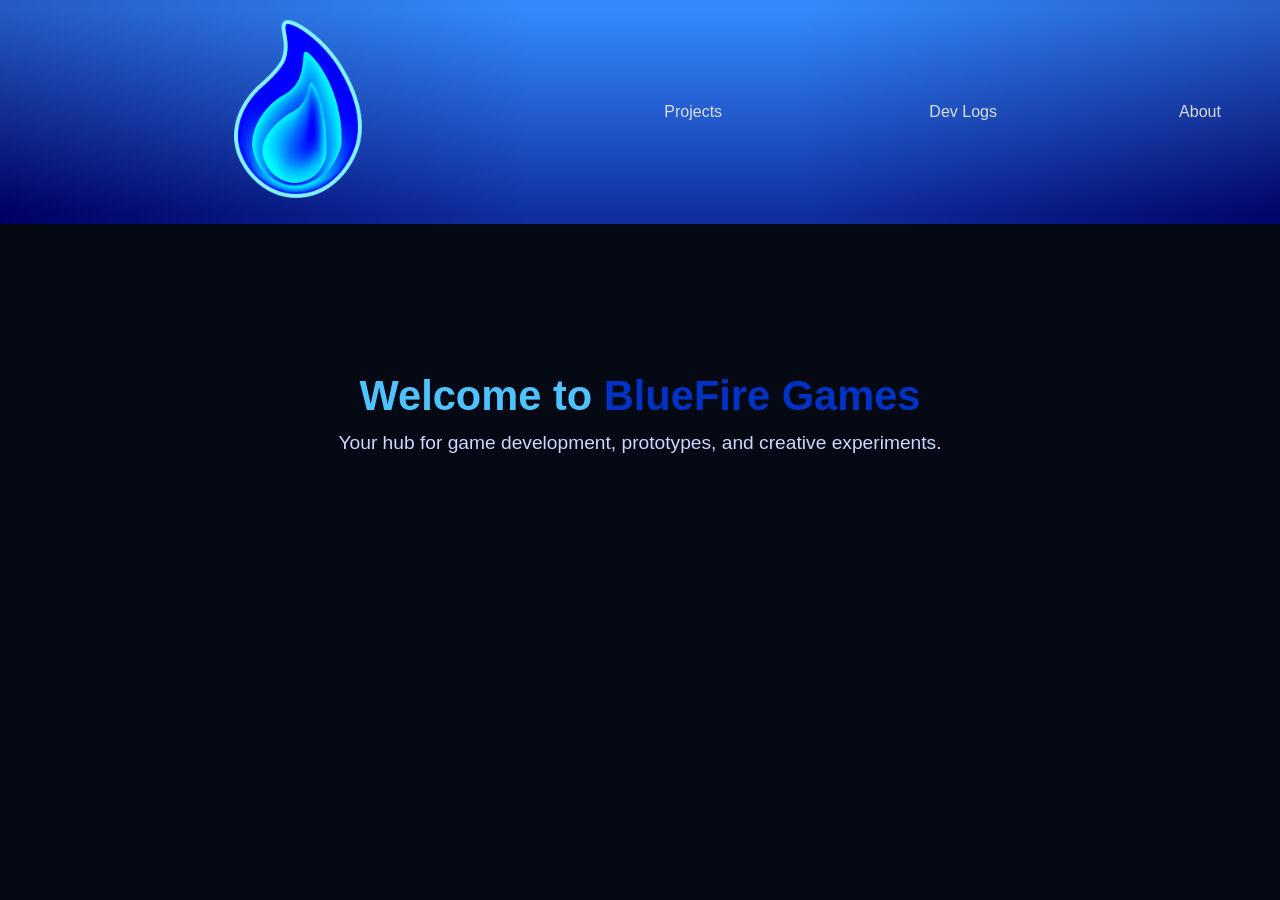
==== index.html @ 7f69c260 "updated nav and about page" ====
<!DOCTYPE html>
<html>
<head>
    <meta charset="UTF-8">
    <title>Bluefire Games</title>
    <link rel="stylesheet" href="/style.css">

    <style>
        body {
            background: #050914; /* match project + devlog pages */
            color: #cdd7ff;
            margin: 0;
            font-family: sans-serif;
        }

        main {
            max-width: 900px;
            margin: 80px auto;
            padding: 0 20px;
            text-align: center;
        }

        h1 {
            color: #4fc3ff;
            font-size: 2.6rem;
            margin-bottom: 12px;
        }

        .bfgName {
            color: #6faaff;
            text-decoration: none;
            font-weight: 700;
        }

        p {
            color: #cdd7ff;
            font-size: 1.2rem;
            margin-top: 10px;
        }
    </style>
</head>

<body>

    <div id="nav-placeholder"></div>

    <main>
        <h1>
            Welcome to <a class="bfgName">BlueFire Games</a>
        </h1>
        <p>Your hub for game development, prototypes, and creative experiments.</p>
    </main>

    <script>
        fetch("/nav.html")
            .then(response => response.text())
            .then(data => {
                document.getElementById("nav-placeholder").innerHTML = data;
            });
    </script>

</body>
</html>
---- style.css ----
.bfgName {
	color: #0032C6
}

/* Basic reset */
body {
    margin: 0;
    font-family: Arial, sans-serif;
}

/* Navigation bar container */
.navbar {
    display: flex;
    justify-content: space-between;
	align-content: center;
    align-items: center;
	
    background:
        /* Neon horizontal glow */
        linear-gradient(90deg, rgba(0,0,100,0.4) 0%, rgba(40,120,250,0.4) 40%, rgba(40,120,250,0.4) 60%, rgba(0,0,100,0.4) 100%),

        /* Vertical darkening */
        linear-gradient(180deg, rgba(60,150,255,1) 5%, rgba(0,0,100,1) 95%),

        /* Base color */
        rgba(100,0,0,100);
    
    padding: 15px 25px;
	
	width: 100%;
	
}

.nav-table {
	width: 100%;
    table-layout: fixed;

}

/* Logo / site title */
.nav-logo {
    color: #fff;
    font-size: 1.4rem;
    font-weight: bold;
	width: 10%;
}

/* Navigation links */
.nav-links {
    list-style: none;
    display: table;
    gap: 20px;
    margin: 0;
    padding: 0;
	width: 100%;
	align-content: center;
}

.nav-links a {
    color: #ddd;
    text-decoration: none;
    font-size: 1rem;
    transition: color 0.2s ease;
	align-content: center;
}

.nav-links a:hover {
    color: #fff;
}

.navbar tr {
	width: 100%;
}

.navbar td {
	width: auto;
	align-content: center
	
}



/* Page content */
main {
    padding: 40px;
}
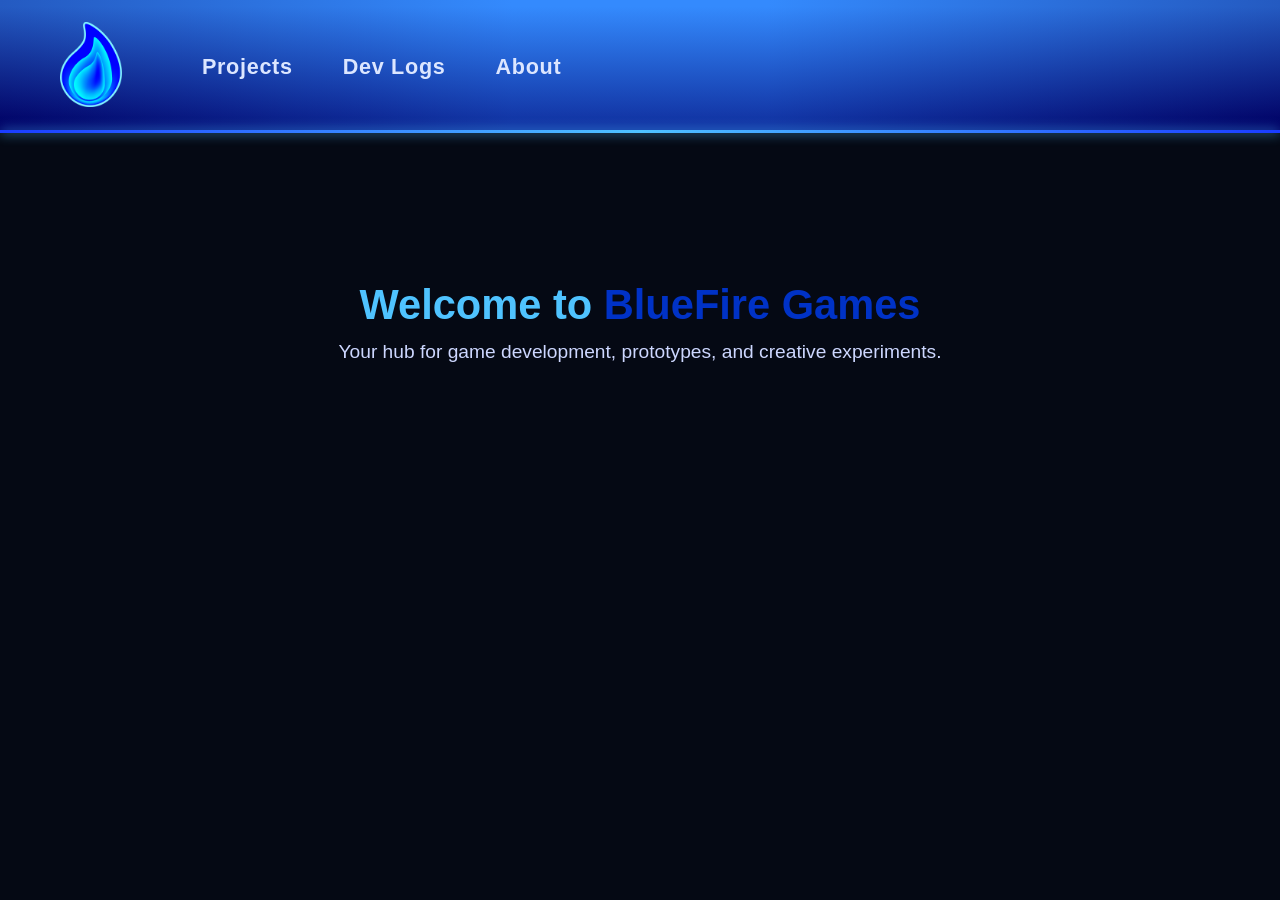
==== commit d5567448: "nav update 3" ====
--- a/index.html
+++ b/index.html
@@ -51,13 +51,32 @@
         <p>Your hub for game development, prototypes, and creative experiments.</p>
     </main>
 
-    <script>
-        fetch("/nav.html")
-            .then(response => response.text())
-            .then(data => {
-                document.getElementById("nav-placeholder").innerHTML = data;
-            });
-    </script>
+	<script>
+// Load navigation bar
+fetch("/nav.html")
+    .then(r => r.text())
+    .then(html => {
+        document.getElementById("nav-placeholder").innerHTML = html;
+
+        // After nav loads, enable sticky fade behavior
+        const nav = document.querySelector('.navbar');
+        let lastScroll = 0;
+
+        window.addEventListener('scroll', () => {
+            const current = window.scrollY;
+
+            if (current > lastScroll && current > 50) {
+                nav.classList.add('hidden');   // fade out
+            } else {
+                nav.classList.remove('hidden'); // fade in
+            }
+
+            lastScroll = current;
+        });
+    });
+</script>
+
+
 
 </body>
 </html>
--- a/style.css
+++ b/style.css
@@ -1,5 +1,6 @@
+/* BlueFire Name Accent */
 .bfgName {
-	color: #0032C6
+    color: #0032C6;
 }
 
 /* Basic reset */
@@ -8,13 +9,16 @@
     font-family: Arial, sans-serif;
 }
 
-/* Navigation bar container */
+/* ============================================================
+   NAVIGATION BAR — UPDATED & MODERNIZED
+   ============================================================ */
+
 .navbar {
     display: flex;
-    justify-content: space-between;
-	align-content: center;
+    justify-content: flex-start; /* Logo stays left */
     align-items: center;
-	
+    gap: 80px; /* Space between logo and nav items */
+
     background:
         /* Neon horizontal glow */
         linear-gradient(90deg, rgba(0,0,100,0.4) 0%, rgba(40,120,250,0.4) 40%, rgba(40,120,250,0.4) 60%, rgba(0,0,100,0.4) 100%),
@@ -24,63 +28,95 @@
 
         /* Base color */
         rgba(100,0,0,100);
-    
-    padding: 15px 25px;
-	
-	width: 100%;
-	
+
+    padding: 22px 60px; /* Taller + pushed right */
+    width: 100%;
+    box-sizing: border-box;
+
+    position: sticky;
+    top: 0;
+    z-index: 999;
+
+    transition: opacity 0.35s ease;
 }
 
-.nav-table {
-	width: 100%;
-    table-layout: fixed;
-
+/* ⭐ Sticky fade-out on scroll */
+.navbar.hidden {
+    opacity: 0.25;
 }
 
-/* Logo / site title */
-.nav-logo {
-    color: #fff;
-    font-size: 1.4rem;
-    font-weight: bold;
-	width: 10%;
+/* ⭐ Bottom neon border animation */
+.navbar::after {
+    content: "";
+    position: absolute;
+    bottom: 0;
+    left: 0;
+    height: 3px;
+    width: 100%;
+    background: linear-gradient(90deg, #1a3cff, #4fc3ff, #1a3cff);
+    box-shadow: 0 0 12px #4fc3ff;
+    animation: neonFlow 4s linear infinite;
 }
 
-/* Navigation links */
-.nav-links {
-    list-style: none;
-    display: table;
-    gap: 20px;
-    margin: 0;
-    padding: 0;
-	width: 100%;
-	align-content: center;
+@keyframes neonFlow {
+    0% { background-position: 0% 0; }
+    100% { background-position: 200% 0; }
 }
 
-.nav-links a {
-    color: #ddd;
-    text-decoration: none;
-    font-size: 1rem;
-    transition: color 0.2s ease;
-	align-content: center;
+/* Logo */
+.nav-logo-img {
+    height: 85px; /* Taller nav = taller logo */
+    width: auto;
+    transition: transform 0.25s ease;
 }
 
-.nav-links a:hover {
-    color: #fff;
+.nav-logo-img:hover {
+    transform: scale(1.05);
 }
 
-.navbar tr {
-	width: 100%;
+/* Right-side nav links */
+.nav-right {
+    display: flex;
+    gap: 50px; /* More breathing room */
+    align-items: center;
 }
 
-.navbar td {
-	width: auto;
-	align-content: center
-	
+/* Nav items */
+.nav-item {
+    color: #dce6ff;
+    text-decoration: none;
+    font-size: 1.35rem; /* Bigger text */
+    font-weight: 700;
+    letter-spacing: 0.7px;
+    position: relative;
+    transition: color 0.2s ease;
 }
 
+/* Neon underline hover */
+.nav-item::after {
+    content: "";
+    position: absolute;
+    left: 0;
+    bottom: -6px;
+    width: 0%;
+    height: 3px;
+    background: #4fc3ff;
+    box-shadow: 0 0 8px #4fc3ff;
+    transition: width 0.25s ease;
+}
 
+.nav-item:hover {
+    color: #ffffff;
+}
 
-/* Page content */
+.nav-item:hover::after {
+    width: 100%;
+}
+
+/* ============================================================
+   PAGE CONTENT
+   ============================================================ */
+
 main {
     padding: 40px;
 }
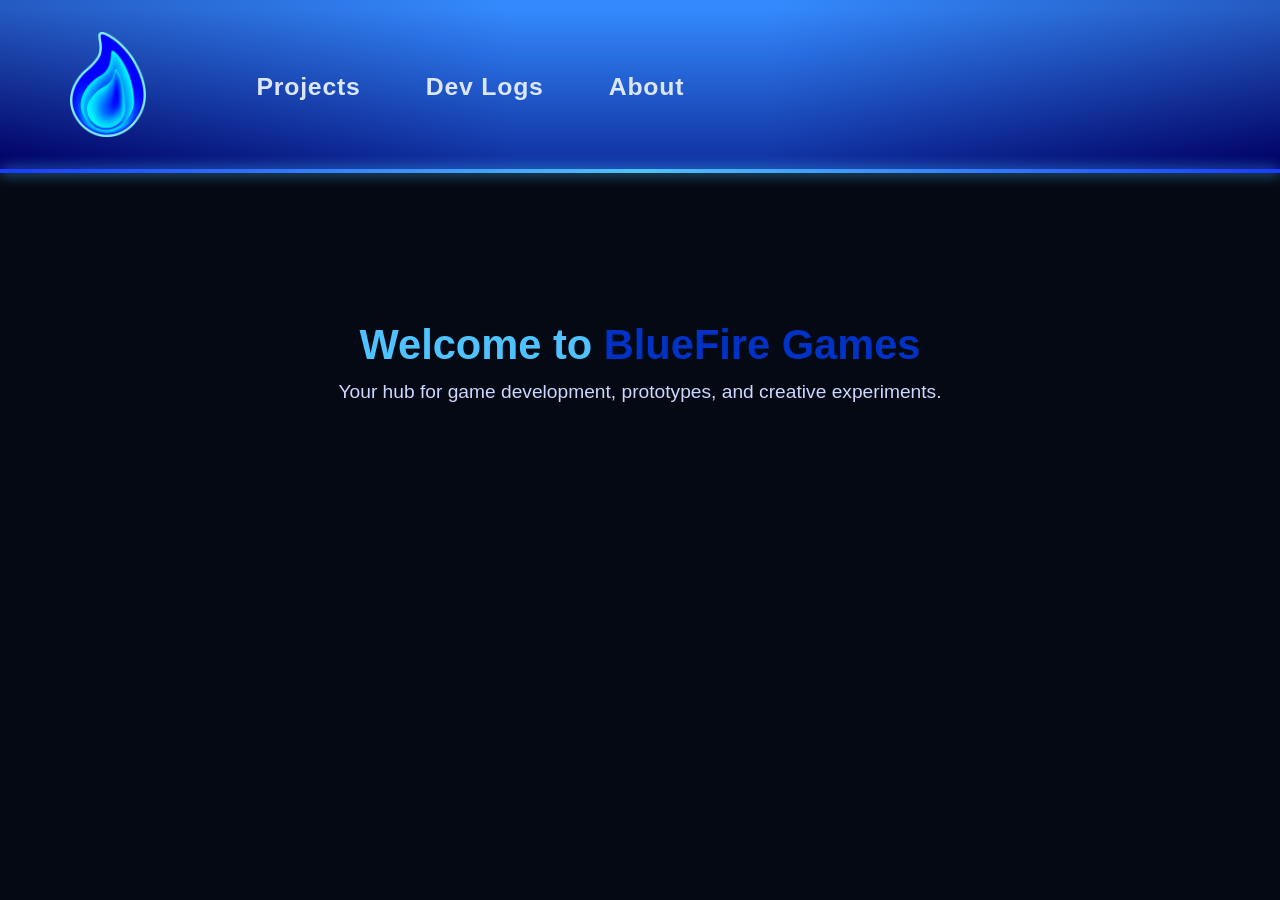
==== commit d546f74d: "nav update 4" ====
--- a/index.html
+++ b/index.html
@@ -52,29 +52,32 @@
     </main>
 
 	<script>
-// Load navigation bar
-fetch("/nav.html")
-    .then(r => r.text())
-    .then(html => {
-        document.getElementById("nav-placeholder").innerHTML = html;
+	// Load navigation bar
+	fetch("/nav.html")
+		.then(r => r.text())
+		.then(html => {
+			document.getElementById("nav-placeholder").innerHTML = html;
 
-        // After nav loads, enable sticky fade behavior
-        const nav = document.querySelector('.navbar');
-        let lastScroll = 0;
+			// Wait for nav to actually exist in DOM
+			const nav = document.querySelector('.navbar');
+			if (!nav) return;
 
-        window.addEventListener('scroll', () => {
-            const current = window.scrollY;
+			let lastScroll = 0;
 
-            if (current > lastScroll && current > 50) {
-                nav.classList.add('hidden');   // fade out
-            } else {
-                nav.classList.remove('hidden'); // fade in
-            }
+			window.addEventListener('scroll', () => {
+				const current = window.scrollY;
 
-            lastScroll = current;
-        });
-    });
-</script>
+				if (current > lastScroll && current > 50) {
+					nav.classList.add('hidden');   // fade out
+				} else {
+					nav.classList.remove('hidden'); // fade in
+				}
+
+				lastScroll = current;
+			});
+		});
+	</script>
+
 
 
 
--- a/style.css
+++ b/style.css
@@ -17,19 +17,15 @@
     display: flex;
     justify-content: flex-start; /* Logo stays left */
     align-items: center;
-    gap: 80px; /* Space between logo and nav items */
+
+    gap: 110px; /* Push nav items further right */
 
     background:
-        /* Neon horizontal glow */
         linear-gradient(90deg, rgba(0,0,100,0.4) 0%, rgba(40,120,250,0.4) 40%, rgba(40,120,250,0.4) 60%, rgba(0,0,100,0.4) 100%),
-
-        /* Vertical darkening */
         linear-gradient(180deg, rgba(60,150,255,1) 5%, rgba(0,0,100,1) 95%),
-
-        /* Base color */
         rgba(100,0,0,100);
 
-    padding: 22px 60px; /* Taller + pushed right */
+    padding: 32px 70px; /* Taller + pushed right */
     width: 100%;
     box-sizing: border-box;
 
@@ -51,10 +47,10 @@
     position: absolute;
     bottom: 0;
     left: 0;
-    height: 3px;
+    height: 4px;
     width: 100%;
     background: linear-gradient(90deg, #1a3cff, #4fc3ff, #1a3cff);
-    box-shadow: 0 0 12px #4fc3ff;
+    box-shadow: 0 0 14px #4fc3ff;
     animation: neonFlow 4s linear infinite;
 }
 
@@ -65,7 +61,7 @@
 
 /* Logo */
 .nav-logo-img {
-    height: 85px; /* Taller nav = taller logo */
+    height: 105px; /* Bigger logo for bigger nav */
     width: auto;
     transition: transform 0.25s ease;
 }
@@ -77,7 +73,7 @@
 /* Right-side nav links */
 .nav-right {
     display: flex;
-    gap: 50px; /* More breathing room */
+    gap: 65px; /* More breathing room */
     align-items: center;
 }
 
@@ -85,9 +81,9 @@
 .nav-item {
     color: #dce6ff;
     text-decoration: none;
-    font-size: 1.35rem; /* Bigger text */
-    font-weight: 700;
-    letter-spacing: 0.7px;
+    font-size: 1.55rem; /* Bigger text */
+    font-weight: 800;   /* Stronger presence */
+    letter-spacing: 0.8px;
     position: relative;
     transition: color 0.2s ease;
 }
@@ -97,11 +93,11 @@
     content: "";
     position: absolute;
     left: 0;
-    bottom: -6px;
+    bottom: -8px;
     width: 0%;
     height: 3px;
     background: #4fc3ff;
-    box-shadow: 0 0 8px #4fc3ff;
+    box-shadow: 0 0 10px #4fc3ff;
     transition: width 0.25s ease;
 }
 
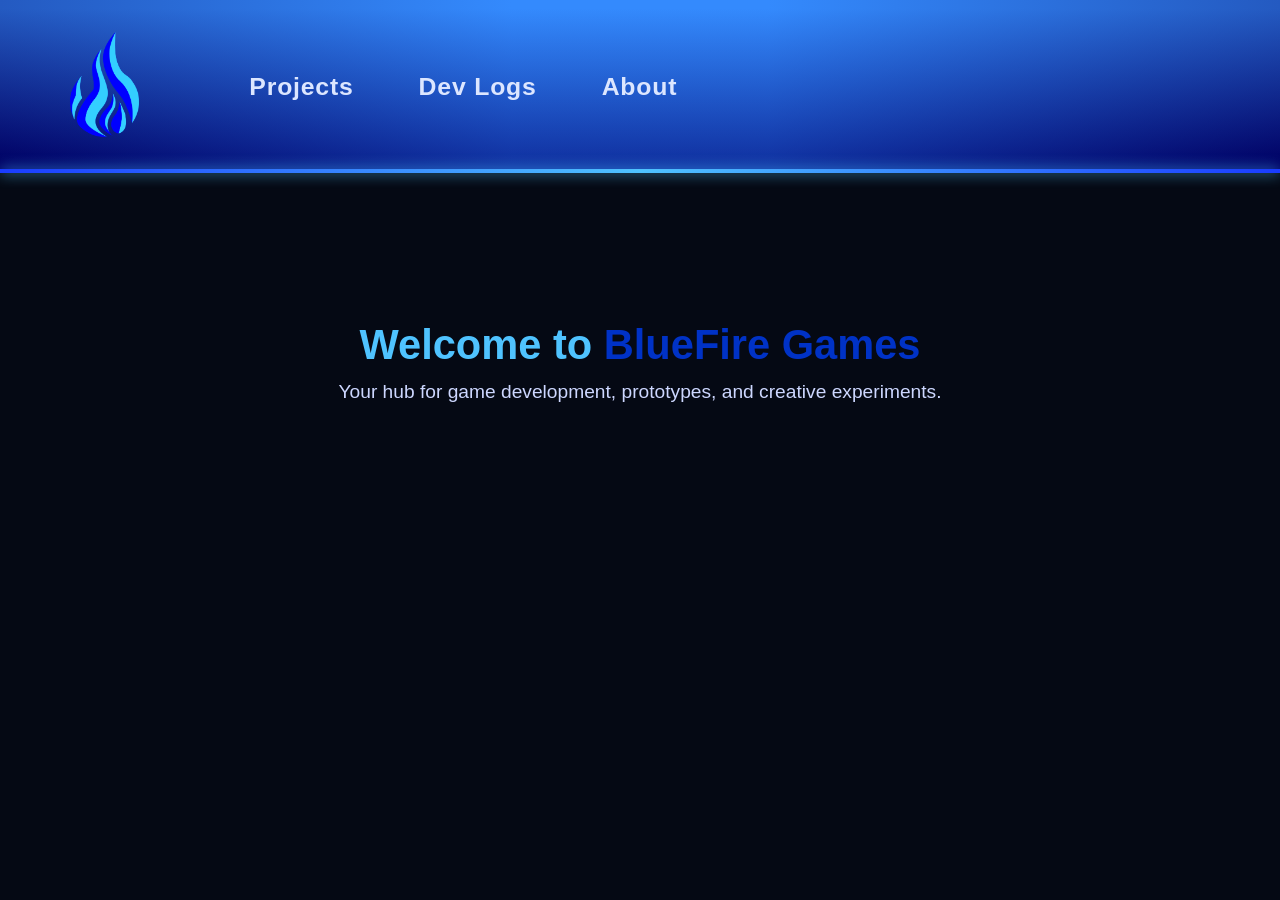
==== commit 96c5902e: "skills index creation" ====
--- a/index.html
+++ b/index.html
@@ -2,7 +2,7 @@
 <html>
 <head>
     <meta charset="UTF-8">
-    <title>Bluefire Games</title>
+    <title>BlueFire Games | Home</title>
     <link rel="stylesheet" href="/style.css">
 
     <style>
--- a/style.css
+++ b/style.css
@@ -7,6 +7,8 @@
 body {
     margin: 0;
     font-family: Arial, sans-serif;
+    background: #050914;
+    color: #d8e2f3;
 }
 
 /* ============================================================
@@ -15,17 +17,16 @@
 
 .navbar {
     display: flex;
-    justify-content: flex-start; /* Logo stays left */
+    justify-content: flex-start;
     align-items: center;
-
-    gap: 110px; /* Push nav items further right */
+    gap: 110px;
 
     background:
         linear-gradient(90deg, rgba(0,0,100,0.4) 0%, rgba(40,120,250,0.4) 40%, rgba(40,120,250,0.4) 60%, rgba(0,0,100,0.4) 100%),
         linear-gradient(180deg, rgba(60,150,255,1) 5%, rgba(0,0,100,1) 95%),
         rgba(100,0,0,100);
 
-    padding: 32px 70px; /* Taller + pushed right */
+    padding: 32px 70px;
     width: 100%;
     box-sizing: border-box;
 
@@ -36,12 +37,10 @@
     transition: opacity 0.35s ease;
 }
 
-/* ⭐ Sticky fade-out on scroll */
 .navbar.hidden {
     opacity: 0.25;
 }
 
-/* ⭐ Bottom neon border animation */
 .navbar::after {
     content: "";
     position: absolute;
@@ -59,9 +58,8 @@
     100% { background-position: 200% 0; }
 }
 
-/* Logo */
 .nav-logo-img {
-    height: 105px; /* Bigger logo for bigger nav */
+    height: 105px;
     width: auto;
     transition: transform 0.25s ease;
 }
@@ -70,25 +68,22 @@
     transform: scale(1.05);
 }
 
-/* Right-side nav links */
 .nav-right {
     display: flex;
-    gap: 65px; /* More breathing room */
+    gap: 65px;
     align-items: center;
 }
 
-/* Nav items */
 .nav-item {
     color: #dce6ff;
     text-decoration: none;
-    font-size: 1.55rem; /* Bigger text */
-    font-weight: 800;   /* Stronger presence */
+    font-size: 1.55rem;
+    font-weight: 800;
     letter-spacing: 0.8px;
     position: relative;
     transition: color 0.2s ease;
 }
 
-/* Neon underline hover */
 .nav-item::after {
     content: "";
     position: absolute;
@@ -116,3 +111,212 @@
 main {
     padding: 40px;
 }
+
+/* ============================================================
+   SECTION-LEVEL LOADER
+   ============================================================ */
+
+.section-loader {
+    display: flex;
+    justify-content: center;
+    align-items: center;
+    padding: 40px 0;
+}
+
+.loader {
+    width: 60px;
+    height: 60px;
+    border: 6px solid rgba(79, 195, 255, 0.2);
+    border-top-color: #4fc3ff;
+    border-radius: 50%;
+    animation: spin 0.8s linear infinite;
+}
+
+@keyframes spin {
+    to { transform: rotate(360deg); }
+}
+
+/* ============================================================
+   SECTION FADE-IN
+   ============================================================ */
+
+.fade-section {
+    opacity: 0;
+    transition: opacity 0.4s ease;
+}
+
+.fade-section.visible {
+    opacity: 1;
+}
+
+/* ============================================================
+   GLOBAL HERO BANNER
+   ============================================================ */
+
+.hero {
+    position: relative;
+    height: 380px;
+    background-size: cover;
+    background-position: center;
+    border-bottom: 3px solid #1a2a4a;
+}
+
+.hero-overlay {
+    position: absolute;
+    inset: 0;
+    background: linear-gradient(to bottom, rgba(0,0,0,0.35), #050914);
+}
+
+/* ============================================================
+   GLOBAL CONTENT CONTAINERS (devlogs, tasks, projects)
+   ============================================================ */
+
+.content-container {
+    max-width: 900px;
+    margin: 40px auto;
+    padding: 20px;
+    background: #0a1226;
+    border-radius: 12px;
+    border: 1px solid #1a2a4a;
+}
+
+.content-title {
+    color: #4fc3ff;
+    margin-bottom: 10px;
+}
+
+.content-date {
+    color: #9bb3d6;
+    margin-bottom: 25px;
+    font-size: 1.05rem;
+}
+
+/* ============================================================
+   GLOBAL NOTION BLOCK STYLING
+   ============================================================ */
+
+.block {
+    color: #d8e2f3;
+    line-height: 1.55;
+    margin: 12px 0;
+}
+
+.block a {
+    color: #6faaff;
+}
+
+.block code {
+    background: #0f1a33;
+    padding: 2px 4px;
+    border-radius: 4px;
+    color: #ffdf88;
+}
+
+.block img {
+    max-width: 100%;
+    border-radius: 8px;
+    margin: 12px 0;
+}
+
+.quote {
+    border-left: 4px solid #4fc3ff;
+    padding-left: 12px;
+    margin: 12px 0;
+    color: #b8c7e0;
+}
+
+.callout {
+    display: flex;
+    background: #0f1a33;
+    border: 1px solid #1a2a4a;
+    padding: 12px;
+    border-radius: 8px;
+    margin: 12px 0;
+}
+
+.callout-icon {
+    margin-right: 10px;
+    font-size: 1.4rem;
+}
+
+.toggle-summary {
+    cursor: pointer;
+    color: #6faaff;
+    margin-bottom: 6px;
+}
+
+.toggle-children {
+    margin-left: 15px;
+}
+
+/* ============================================================
+   GLOBAL COLUMN LAYOUT
+   ============================================================ */
+
+.devlog-columns,
+.task-columns,
+.project-columns {
+    display: flex;
+    gap: 20px;
+    margin: 16px 0;
+}
+
+.devlog-column,
+.task-column,
+.project-column {
+    flex: 1;
+}
+
+/* ============================================================
+   GLOBAL PROJECT RETURN CARD
+   ============================================================ */
+
+.project-return-card {
+    margin-top: 40px;
+    padding: 16px;
+    background: #0f1a33;
+    border: 1px solid #1a2a4a;
+    border-radius: 10px;
+}
+
+.project-return-link {
+    text-decoration: none;
+    display: block;
+    color: #ffffff !important;
+}
+
+.project-return-title {
+    font-size: 1.1rem;
+    font-weight: 600;
+    color: #4fc3ff;
+}
+
+.project-return-name {
+    font-size: 0.95rem;
+    color: #9bb3d6;
+    margin-top: 4px;
+}
+
+/* ============================================================
+   GLOBAL PROJECT RETURN CARD — WITH THUMBNAIL
+   ============================================================ */
+
+.project-return-layout {
+    display: flex;
+    align-items: center;
+    gap: 14px;
+}
+
+.project-return-thumb {
+    width: 70px;
+    height: 70px;
+    object-fit: cover;
+    border-radius: 6px;
+    border: 1px solid #1a2a4a;
+}
+
+.project-return-text {
+    display: flex;
+    flex-direction: column;
+}
+
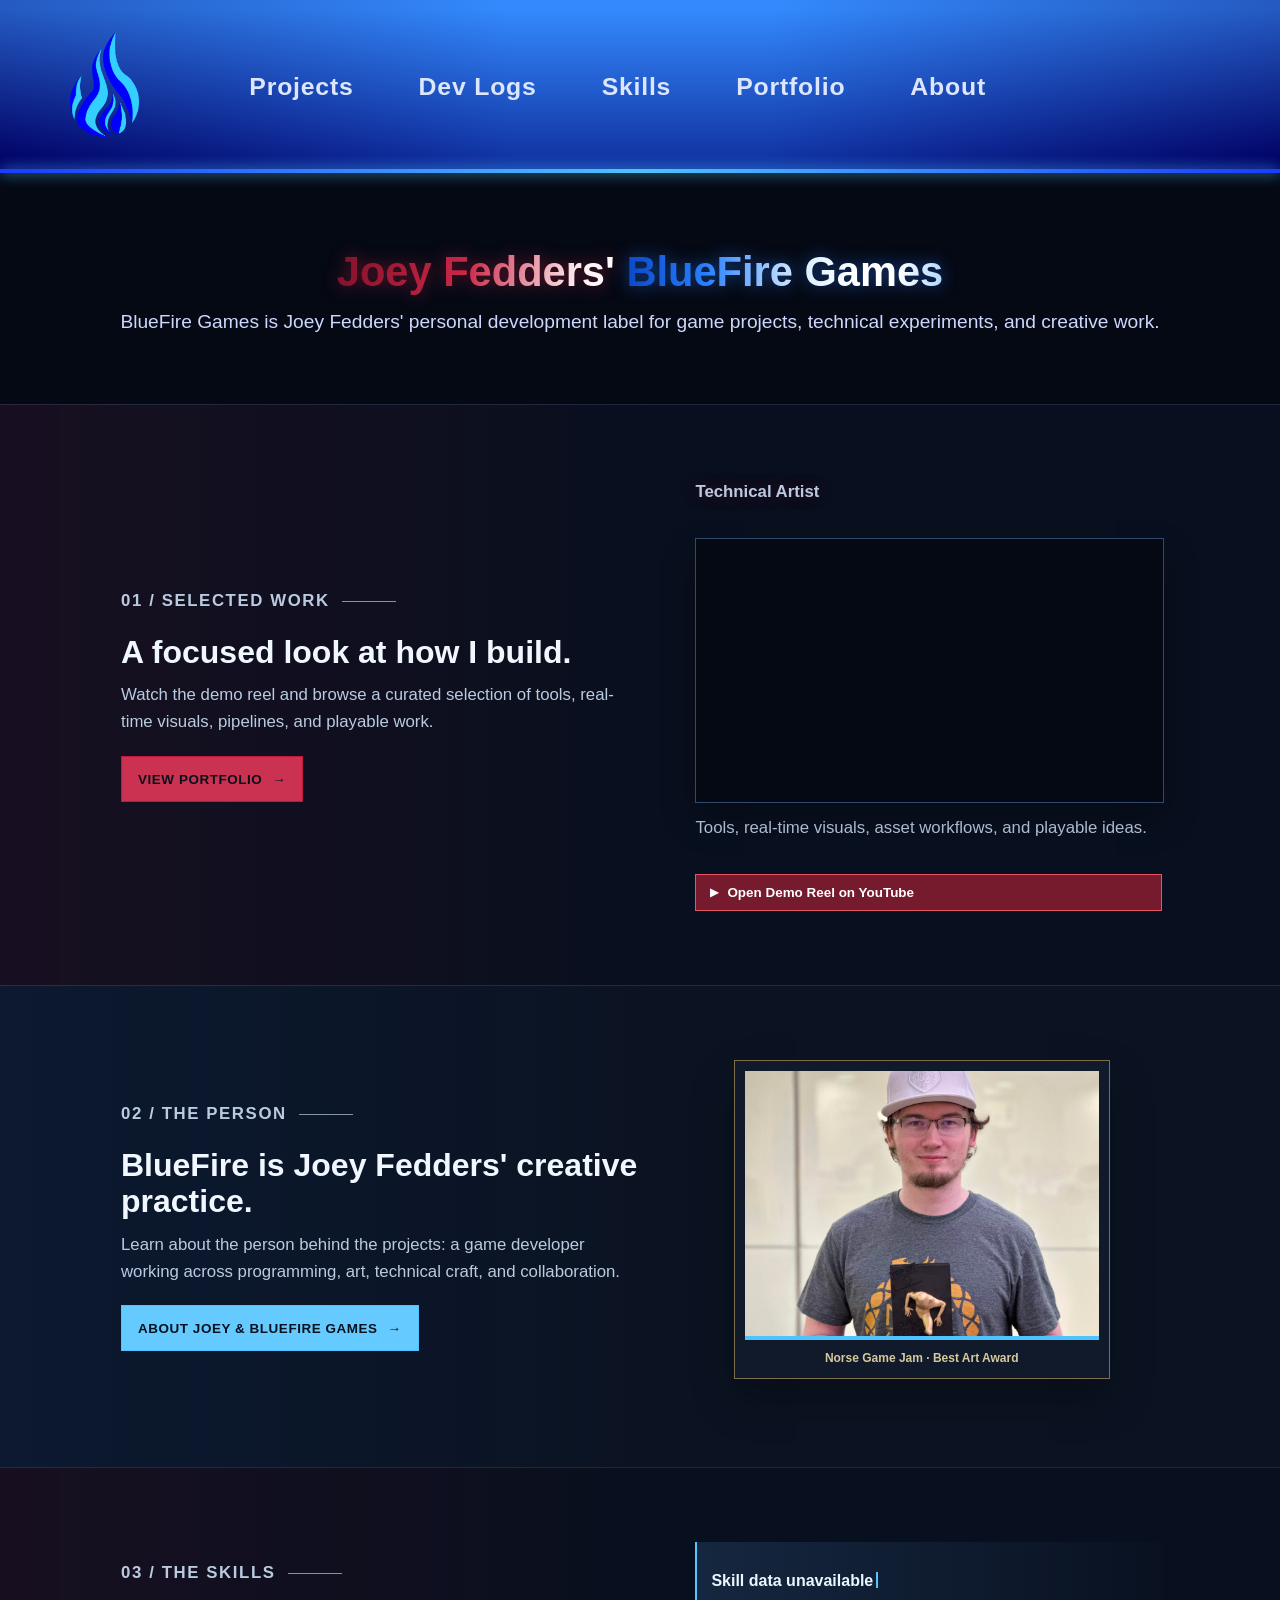
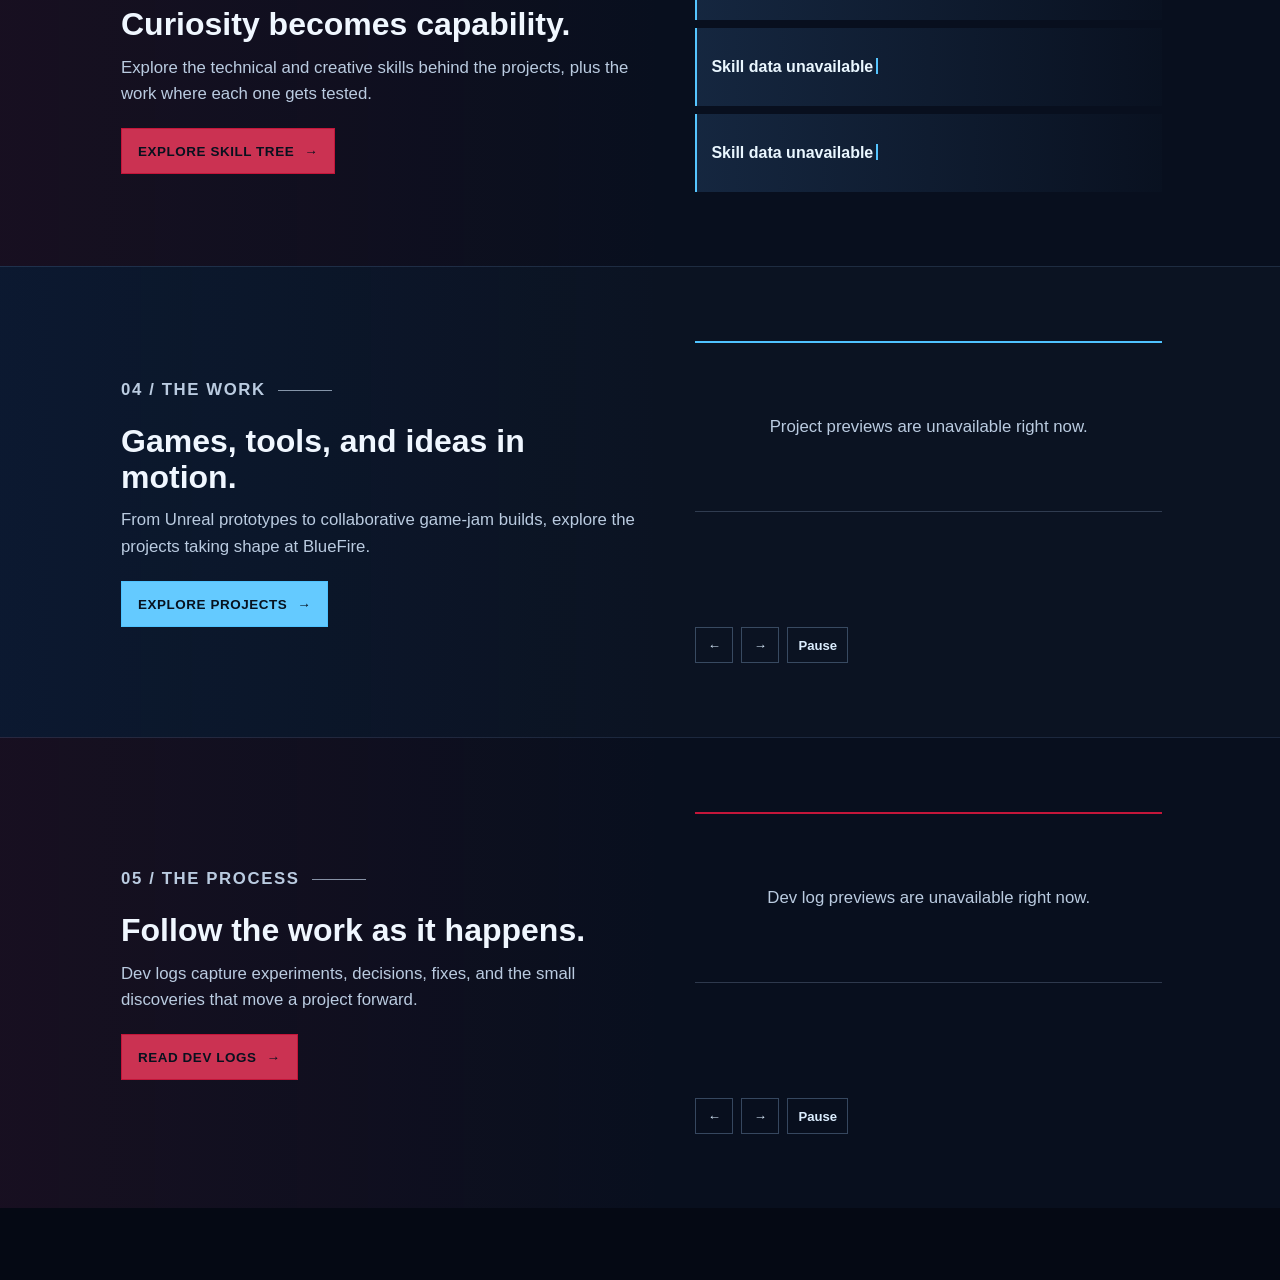
==== commit 77d5fa0d: "Revamp homepage and improve mobile layouts Reworked the home page into a multi-section experience wi" ====
--- a/index.html
+++ b/index.html
@@ -1,7 +1,9 @@
 <!DOCTYPE html>
+<!-- Version: v0.2.4.5.0 -->
 <html>
 <head>
     <meta charset="UTF-8">
+    <meta name="viewport" content="width=device-width, initial-scale=1.0">
     <title>BlueFire Games | Home</title>
     <link rel="stylesheet" href="/style.css">
 
@@ -13,29 +15,637 @@
             font-family: sans-serif;
         }
 
-        main {
-            max-width: 900px;
-            margin: 80px auto;
-            padding: 0 20px;
+        .home-intro {
+            max-width: 1080px;
+            margin: 76px auto 68px;
+            padding: 0 24px;
             text-align: center;
         }
 
-        h1 {
-            color: #4fc3ff;
+        .home-title {
             font-size: 2.6rem;
+            line-height: 1.12;
             margin-bottom: 12px;
         }
 
+        .joey-name,
         .bfgName {
-            color: #6faaff;
+            display: inline-block;
+            -webkit-background-clip: text;
+            background-clip: text;
+            color: transparent;
+            -webkit-text-fill-color: transparent;
+            background-size: 180% 100%;
+            background-repeat: no-repeat;
             text-decoration: none;
-            font-weight: 700;
+            font-weight: 800;
+        }
+
+        .joey-name {
+            background-image: linear-gradient(100deg, #81112c 0%, #cb2746 26%, #fff2f4 49%, #ffffff 57%, #db3150 78%, #761027 100%);
+            filter: drop-shadow(0 0 8px rgba(194, 29, 65, 0.5));
+            animation: joeyFlare 4.4s ease-in-out infinite;
+        }
+
+        .bfgName {
+            background-image: linear-gradient(90deg, #0b48c7 0%, #287fff 18%, #d7edff 39%, #ffffff 51%, #ffffff 61%, #68b4ff 81%, #0b48c7 100%);
+            background-size: 140% 100%;
+            filter: drop-shadow(0 0 8px rgba(35, 119, 255, 0.5));
+            animation: bluefireFlare 5.2s ease-in-out infinite;
+        }
+
+        @keyframes joeyFlare {
+            0%, 100% {
+                background-position: 0% 50%;
+                filter: drop-shadow(0 0 6px rgba(194, 29, 65, 0.42));
+            }
+            36% {
+                background-position: 58% 50%;
+                filter: drop-shadow(0 0 17px rgba(210, 37, 73, 0.85));
+            }
+            42% {
+                filter: drop-shadow(0 0 8px rgba(194, 29, 65, 0.5));
+            }
+            78% {
+                background-position: 100% 50%;
+                filter: drop-shadow(0 0 14px rgba(210, 37, 73, 0.7));
+            }
+        }
+
+        @keyframes bluefireFlare {
+            0%, 100% {
+                background-position: 0% 50%;
+                filter: drop-shadow(0 0 6px rgba(35, 119, 255, 0.42));
+            }
+            42% {
+                background-position: 50% 50%;
+                filter: drop-shadow(0 0 16px rgba(35, 119, 255, 0.82));
+            }
+            48% {
+                filter: drop-shadow(0 0 8px rgba(35, 119, 255, 0.52));
+            }
+            80% {
+                background-position: 100% 50%;
+                filter: drop-shadow(0 0 13px rgba(35, 119, 255, 0.7));
+            }
         }
 
         p {
             color: #cdd7ff;
             font-size: 1.2rem;
             margin-top: 10px;
+            line-height: 1.5;
+        }
+
+        .home-sections {
+            width: 100%;
+            margin: 0 0 72px;
+        }
+
+        .home-section {
+            --section-accent: #4fc3ff;
+            padding: 56px 24px;
+            border-top: 1px solid rgba(119, 157, 205, 0.18);
+            background: #080f1e;
+        }
+
+        .home-section:nth-child(even) {
+            background: linear-gradient(90deg, rgba(16, 77, 170, 0.1), transparent 52%), #0b1322;
+        }
+
+        .home-section:nth-child(odd) {
+            background: linear-gradient(90deg, rgba(151, 20, 52, 0.11), transparent 52%), #080f1e;
+        }
+
+        .home-section-projects { --section-accent: #4fc3ff; }
+        .home-section-logs { --section-accent: #c4163a; }
+        .home-section-skills { --section-accent: #c4163a; }
+        .home-section-portfolio { --section-accent: #c4163a; }
+        .home-section-about { --section-accent: #4fc3ff; }
+
+        .home-section-inner {
+            width: min(1080px, 100%);
+            min-height: 240px;
+            margin: 0 auto;
+            padding: 18px;
+            display: grid;
+            grid-template-columns: minmax(0, 1fr) minmax(300px, 0.9fr);
+            align-items: center;
+            gap: 56px;
+            box-sizing: border-box;
+            border-left: 3px solid transparent;
+            outline: 1px solid transparent;
+            outline-offset: 0;
+            transition: background 0.22s ease, border-color 0.22s ease, box-shadow 0.22s ease, outline-color 0.22s ease;
+        }
+
+        @media (hover: hover) {
+            .home-section-inner:hover {
+                border-left-color: var(--section-accent);
+                outline-color: color-mix(in srgb, var(--section-accent) 52%, transparent);
+                background: linear-gradient(100deg, color-mix(in srgb, var(--section-accent) 13%, transparent), rgba(12, 20, 34, 0.82) 52%, transparent);
+                box-shadow: 0 18px 48px rgba(0, 0, 0, 0.22);
+            }
+        }
+
+        .home-section-inner:focus-within {
+            border-left-color: var(--section-accent);
+            outline-color: color-mix(in srgb, var(--section-accent) 52%, transparent);
+            background: linear-gradient(100deg, color-mix(in srgb, var(--section-accent) 13%, transparent), rgba(12, 20, 34, 0.82) 52%, transparent);
+            box-shadow: 0 18px 48px rgba(0, 0, 0, 0.22);
+        }
+
+        .home-section-copy {
+            min-width: 0;
+        }
+
+        .home-section-kicker {
+            display: flex;
+            align-items: center;
+            gap: 12px;
+            margin: 0 0 14px;
+            color: var(--section-accent);
+            font-size: 0.8rem;
+            font-weight: 800;
+            letter-spacing: 0.1rem;
+            text-transform: uppercase;
+        }
+
+        .home-section-kicker::after {
+            content: "";
+            width: 54px;
+            height: 1px;
+            background: currentColor;
+            opacity: 0.7;
+        }
+
+        .home-section h2 {
+            margin: 0 0 12px;
+            color: #f0f7ff;
+            font-size: 2rem;
+            line-height: 1.12;
+        }
+
+        .home-section p {
+            max-width: 580px;
+            margin: 0 0 20px;
+            color: #bacbe0;
+            font-size: 1.05rem;
+            line-height: 1.6;
+        }
+
+        .home-section-link {
+            display: inline-flex;
+            align-items: center;
+            justify-content: center;
+            gap: 10px;
+            min-height: 44px;
+            padding: 0 16px;
+            border: 1px solid var(--section-accent);
+            background: color-mix(in srgb, var(--section-accent) 88%, #ffffff 12%);
+            color: #07111e;
+            font-size: 0.84rem;
+            font-weight: 800;
+            text-decoration: none;
+            text-transform: uppercase;
+            letter-spacing: 0.035rem;
+            transition: background 0.18s ease, transform 0.18s ease;
+        }
+
+        .home-section-link::after {
+            content: "→";
+            transition: transform 0.18s ease;
+        }
+
+        .home-section-link:hover {
+            background: #ffffff;
+            color: #07111e;
+            transform: translateY(-2px);
+        }
+
+        .home-section-link:hover::after {
+            transform: translateX(4px);
+        }
+
+        .home-section-link:focus-visible,
+        .home-link:focus-visible {
+            outline: 3px solid #f3c969;
+            outline-offset: 3px;
+        }
+
+        .home-rotator {
+            min-width: 0;
+        }
+
+        .home-preview-stage {
+            min-width: 0;
+            min-height: 274px;
+        }
+
+        .home-preview {
+            position: relative;
+            display: block;
+            min-height: 274px;
+            border-top: 2px solid var(--section-accent);
+            border-bottom: 1px solid rgba(160, 184, 214, 0.25);
+            outline: 1px solid transparent;
+            overflow: hidden;
+            background: #091222;
+            opacity: 0;
+            transition: opacity 0.35s ease, outline-color 0.22s ease, box-shadow 0.22s ease;
+        }
+
+        .home-preview.is-visible {
+            opacity: 1;
+            transform: translateY(0);
+        }
+
+        .home-preview-media {
+            position: absolute;
+            inset: 0;
+            display: block;
+            min-width: 0;
+            min-height: 0;
+            overflow: hidden;
+            background: #091222;
+            color: #ffffff;
+            cursor: pointer;
+        }
+
+        .home-preview-media .image-loader {
+            position: absolute;
+            inset: 0;
+            width: 100%;
+            height: 100%;
+        }
+
+        .home-preview-media .image-loader > img,
+        .home-preview-media .image-loader > video {
+            width: 100%;
+            height: 100%;
+            object-fit: cover;
+            transition: transform 0.45s ease, filter 0.3s ease;
+        }
+
+        .home-preview:hover,
+        .home-preview:focus-within {
+            outline-color: var(--section-accent);
+            box-shadow: 0 14px 34px rgba(0, 0, 0, 0.3), 0 0 22px color-mix(in srgb, var(--section-accent) 28%, transparent);
+        }
+
+        .home-preview:hover .home-preview-media .image-loader > img,
+        .home-preview:hover .home-preview-media .image-loader > video,
+        .home-preview:focus-within .home-preview-media .image-loader > img,
+        .home-preview:focus-within .home-preview-media .image-loader > video {
+            transform: scale(1.045);
+            filter: saturate(1.12) brightness(1.05);
+        }
+
+        @media (prefers-reduced-motion: reduce) {
+            .home-preview,
+            .home-preview-media .image-loader > img,
+            .home-preview-media .image-loader > video {
+                transition: none;
+            }
+        }
+
+        .home-preview-copy {
+            display: flex;
+            min-width: 0;
+            flex-direction: column;
+            justify-content: flex-end;
+            position: absolute;
+            z-index: 2;
+            inset: auto 0 0;
+            min-height: 98px;
+            padding: 34px 18px 16px;
+            pointer-events: none;
+            background: linear-gradient(0deg, rgba(3, 8, 17, 0.96), rgba(3, 8, 17, 0.74) 60%, transparent);
+        }
+
+        .home-preview-title {
+            display: block;
+            margin: 0;
+            color: #f0f7ff;
+            font-size: 1.22rem;
+            font-weight: 800;
+            line-height: 1.2;
+            text-decoration: none;
+            overflow-wrap: anywhere;
+            pointer-events: auto;
+        }
+
+        .home-preview-title:hover {
+            color: var(--section-accent);
+        }
+
+        .home-preview-empty {
+            min-height: 120px;
+            display: grid;
+            place-items: center;
+            padding: 24px;
+            border-top: 2px solid var(--section-accent);
+            border-bottom: 1px solid rgba(160, 184, 214, 0.25);
+            color: #91a6c1;
+            font-size: 0.9rem;
+            text-align: center;
+        }
+
+        .home-cycle-controls {
+            display: flex;
+            align-items: center;
+            gap: 8px;
+            margin-top: 12px;
+        }
+
+        .home-cycle-controls button {
+            min-width: 38px;
+            min-height: 36px;
+            padding: 6px 10px;
+            border: 1px solid rgba(145, 179, 220, 0.34);
+            background: transparent;
+            color: #dceeff;
+            font: inherit;
+            font-size: 0.82rem;
+            font-weight: 800;
+            cursor: pointer;
+        }
+
+        .home-cycle-controls button:hover,
+        .home-cycle-controls button:focus-visible {
+            border-color: var(--section-accent);
+            background: rgba(58, 112, 168, 0.18);
+        }
+
+        .home-cycle-controls button:disabled {
+            opacity: 0.45;
+            cursor: not-allowed;
+        }
+
+        .home-cycle-count {
+            min-width: 52px;
+            margin-left: auto;
+            color: #91a6c1;
+            font-size: 0.75rem;
+            text-align: right;
+        }
+
+        .home-skill-spotlight {
+            display: grid;
+            gap: 8px;
+            min-width: 0;
+        }
+
+        .home-skill-entry {
+            --skill-color: #55c5ff;
+            --skill-glow: 8px;
+            display: grid;
+            grid-template-columns: minmax(0, 1fr) auto;
+            align-items: center;
+            gap: 12px;
+            min-height: 58px;
+            padding: 10px 14px;
+            border-left: 2px solid var(--skill-color);
+            background: linear-gradient(90deg, rgba(25, 46, 74, 0.76), rgba(12, 23, 39, 0.28));
+        }
+
+        .home-skill-name {
+            min-width: 0;
+            color: #eaf7ff;
+            font-size: 1rem;
+            font-weight: 800;
+            line-height: 1.3;
+            text-shadow: 0 0 var(--skill-glow-soft) var(--skill-color);
+            animation: skillFlicker 2.8s ease-in-out infinite;
+            overflow-wrap: anywhere;
+        }
+
+        @keyframes skillFlicker {
+            0%, 100% {
+                filter: brightness(1);
+                text-shadow: 0 0 var(--skill-glow-soft) var(--skill-color);
+            }
+            43% {
+                filter: brightness(1.14);
+                text-shadow: 0 0 var(--skill-glow) var(--skill-color), 0 0 var(--skill-glow-strong) var(--skill-color);
+            }
+            48% {
+                filter: brightness(0.94);
+                text-shadow: 0 0 var(--skill-glow-soft) var(--skill-color);
+            }
+            75% {
+                filter: brightness(1.08);
+                text-shadow: 0 0 var(--skill-glow) var(--skill-color);
+            }
+        }
+
+        .home-skill-name::after {
+            content: "";
+            display: inline-block;
+            width: 2px;
+            height: 1em;
+            margin-left: 3px;
+            vertical-align: -0.12em;
+            background: var(--skill-color);
+            animation: skillCaret 0.8s steps(2, start) infinite;
+        }
+
+        @keyframes skillCaret {
+            to { visibility: hidden; }
+        }
+
+        .home-skill-level {
+            color: var(--skill-color);
+            font-size: 0.7rem;
+            font-weight: 800;
+            letter-spacing: 0.04rem;
+            white-space: nowrap;
+        }
+
+        .home-role-spotlight {
+            min-width: 0;
+            display: grid;
+            gap: 12px;
+        }
+
+        .home-role-value {
+            min-height: 1.2em;
+            margin: 0;
+            color: #ffffff;
+            font-size: 1.25rem;
+            font-weight: 900;
+            line-height: 1.16;
+            text-shadow: 0 0 16px rgba(196, 22, 58, 0.4);
+            transition: opacity 0.24s ease, transform 0.24s ease;
+        }
+
+        .home-role-value.is-changing {
+            opacity: 0;
+            transform: translateY(5px);
+        }
+
+        .home-role-note {
+            margin: -4px 0 0;
+            color: #aebfd5;
+            font-size: 0.88rem;
+            line-height: 1.5;
+        }
+
+        .home-role-reel {
+            position: relative;
+            width: 100%;
+            padding-top: 56.25%;
+            border: 1px solid #31496c;
+            background: #050914;
+            box-shadow: 0 16px 32px rgba(0, 0, 0, 0.28);
+            overflow: hidden;
+        }
+
+        .home-role-reel iframe {
+            position: absolute;
+            inset: 0;
+            width: 100%;
+            height: 100%;
+            border: 0;
+        }
+
+        .home-demo-link {
+            display: inline-flex;
+            align-items: center;
+            gap: 9px;
+            padding: 10px 14px;
+            border: 1px solid #e45663;
+            background: #761a2d;
+            color: #fff;
+            font-size: 0.84rem;
+            font-weight: 800;
+            text-decoration: none;
+        }
+
+        .home-demo-link::before {
+            content: "▶";
+            font-size: 0.68rem;
+        }
+
+        .home-demo-link:hover,
+        .home-demo-link:focus-visible {
+            background: #a9223b;
+        }
+
+        .home-about-photos {
+            position: relative;
+            width: min(100%, 390px);
+            margin: 0 auto;
+            padding: 0 14px 14px 0;
+            box-sizing: border-box;
+        }
+
+        .home-about-photos figure {
+            position: relative;
+            margin: 0;
+            min-width: 0;
+            padding: 10px 10px 38px;
+            border: 1px solid rgba(243, 201, 105, 0.48);
+            background: #101a2a;
+            box-shadow: 0 20px 40px rgba(0, 0, 0, 0.3);
+        }
+
+        .home-about-photos img {
+            display: block;
+            width: 100%;
+            height: auto;
+            aspect-ratio: 4 / 3;
+            object-fit: cover;
+            object-position: center 36%;
+            border-bottom: 4px solid var(--section-accent);
+        }
+
+        .home-about-photos figcaption {
+            position: absolute;
+            right: 10px;
+            bottom: 11px;
+            left: 10px;
+            color: #d6c99f;
+            font-size: 0.75rem;
+            font-weight: 700;
+            line-height: 1.3;
+            text-align: center;
+        }
+
+        @media (prefers-reduced-motion: reduce) {
+            .joey-name,
+            .bfgName,
+            .home-skill-name::after,
+            .home-skill-name,
+            .home-role-value {
+                animation: none;
+                transition: none;
+            }
+
+            .home-section-link::after,
+            .home-preview,
+            .home-preview-title {
+                transition: none;
+            }
+        }
+
+        @media (max-width: 680px) {
+            main {
+                margin: 40px auto 52px;
+            }
+
+            .home-title {
+                font-size: 2rem;
+                line-height: 1.15;
+            }
+
+            p {
+                font-size: 1.05rem;
+            }
+
+            .home-section {
+                padding: 38px 18px;
+            }
+
+            .home-section-inner,
+            .home-section-portfolio .home-section-inner {
+                grid-template-columns: minmax(0, 1fr);
+                gap: 26px;
+                min-height: 0;
+                padding: 14px;
+            }
+
+            .home-section h2 {
+                font-size: 1.7rem;
+            }
+
+            .home-preview {
+                grid-template-columns: minmax(0, 1fr);
+            }
+
+            .home-preview-media {
+                min-height: 0;
+                aspect-ratio: 16 / 9;
+            }
+
+            .home-preview-stage {
+                min-height: 0;
+            }
+
+            .home-preview-copy {
+                min-height: 174px;
+                padding: 16px;
+            }
+
+            .home-role-value {
+                font-size: 1.55rem;
+            }
+        }
+
+        @media (max-width: 420px) {
+            .home-about-photos img {
+                aspect-ratio: 4 / 3;
+            }
         }
     </style>
 </head>
@@ -44,40 +654,354 @@
 
     <div id="nav-placeholder"></div>
 
-    <main>
-        <h1>
-            Welcome to <a class="bfgName">BlueFire Games</a>
-        </h1>
-        <p>Your hub for game development, prototypes, and creative experiments.</p>
+    <main class="home-intro">
+        <h1 class="home-title"><span class="joey-name">Joey Fedders'</span> <span class="bfgName">BlueFire Games</span></h1>
+        <p>BlueFire Games is Joey Fedders' personal development label for game projects, technical experiments, and creative work.</p>
     </main>
 
-	<script>
-	// Load navigation bar
-	fetch("/nav.html")
-		.then(r => r.text())
-		.then(html => {
-			document.getElementById("nav-placeholder").innerHTML = html;
-
-			// Wait for nav to actually exist in DOM
-			const nav = document.querySelector('.navbar');
-			if (!nav) return;
-
-			let lastScroll = 0;
-
-			window.addEventListener('scroll', () => {
-				const current = window.scrollY;
-
-				if (current > lastScroll && current > 50) {
-					nav.classList.add('hidden');   // fade out
-				} else {
-					nav.classList.remove('hidden'); // fade in
-				}
-
-				lastScroll = current;
-			});
-		});
-	</script>
-
+    <section class="home-sections" aria-label="Explore BlueFire Games">
+        <section class="home-section home-section-portfolio">
+            <div class="home-section-inner">
+                <div class="home-section-copy">
+                    <p class="home-section-kicker">01 / Selected Work</p>
+                    <h2>A focused look at how I build.</h2>
+                    <p>Watch the demo reel and browse a curated selection of tools, real-time visuals, pipelines, and playable work.</p>
+                    <a class="home-section-link" href="/portfolio/">View Portfolio</a>
+                </div>
+                <div class="home-role-spotlight" aria-label="Technical Artist and Game Developer">
+                    <p class="home-role-value" id="home-role-value" aria-live="off">Technical Artist</p>
+                    <div class="home-role-reel">
+                        <iframe src="https://www.youtube.com/embed/24idsJOtpzU" title="Joey Fedders Demo Reel" loading="lazy" allow="accelerometer; autoplay; clipboard-write; encrypted-media; gyroscope; picture-in-picture; web-share" allowfullscreen></iframe>
+                    </div>
+                    <p class="home-role-note">Tools, real-time visuals, asset workflows, and playable ideas.</p>
+                    <a class="home-demo-link" href="https://youtu.be/24idsJOtpzU" target="_blank" rel="noopener noreferrer">Open Demo Reel on YouTube</a>
+                </div>
+            </div>
+        </section>
+
+        <section class="home-section home-section-about">
+            <div class="home-section-inner">
+                <div class="home-section-copy">
+                    <p class="home-section-kicker">02 / The Person</p>
+                    <h2>BlueFire is Joey Fedders' creative practice.</h2>
+                    <p>Learn about the person behind the projects: a game developer working across programming, art, technical craft, and collaboration.</p>
+                    <a class="home-section-link" href="/about.html">About Joey &amp; BlueFire Games</a>
+                </div>
+                <div class="home-about-photos">
+                    <figure class="home-about-photo-frame">
+                        <img src="/assets/images/JoeyFedders_NGJ_Award_Photo.jpg" alt="Joey Fedders at the Norse Game Jam awards">
+                        <figcaption>Norse Game Jam · Best Art Award</figcaption>
+                    </figure>
+                </div>
+            </div>
+        </section>
+
+        <section class="home-section home-section-skills">
+            <div class="home-section-inner">
+                <div class="home-section-copy">
+                    <p class="home-section-kicker">03 / The Skills</p>
+                    <h2>Curiosity becomes capability.</h2>
+                    <p>Explore the technical and creative skills behind the projects, plus the work where each one gets tested.</p>
+                    <a class="home-section-link" href="/skills/">Explore Skill Tree</a>
+                </div>
+                <div class="home-skill-spotlight" id="home-skill-spotlight" aria-label="Skill spotlights">
+                    <div class="home-skill-entry" data-skill-slot="0"><span class="home-skill-name"></span><span class="home-skill-level"></span></div>
+                    <div class="home-skill-entry" data-skill-slot="1"><span class="home-skill-name"></span><span class="home-skill-level"></span></div>
+                    <div class="home-skill-entry" data-skill-slot="2"><span class="home-skill-name"></span><span class="home-skill-level"></span></div>
+                </div>
+            </div>
+        </section>
+
+        <section class="home-section home-section-projects">
+            <div class="home-section-inner">
+                <div class="home-section-copy">
+                    <p class="home-section-kicker">04 / The Work</p>
+                    <h2>Games, tools, and ideas in motion.</h2>
+                    <p>From Unreal prototypes to collaborative game-jam builds, explore the projects taking shape at BlueFire.</p>
+                    <a class="home-section-link" href="/projects/">Explore Projects</a>
+                </div>
+                <div class="home-rotator" id="project-rotator" style="--section-accent:#4fc3ff;" aria-label="Featured projects">
+                    <div class="home-preview-stage" id="project-preview" aria-live="off"></div>
+                    <div class="home-cycle-controls">
+                        <button type="button" data-action="previous" aria-label="Previous project">←</button>
+                        <button type="button" data-action="next" aria-label="Next project">→</button>
+                        <button type="button" data-action="pause" aria-label="Pause project previews">Pause</button>
+                        <span class="home-cycle-count" id="project-cycle-count"></span>
+                    </div>
+                </div>
+            </div>
+        </section>
+
+        <section class="home-section home-section-logs">
+            <div class="home-section-inner">
+                <div class="home-section-copy">
+                    <p class="home-section-kicker">05 / The Process</p>
+                    <h2>Follow the work as it happens.</h2>
+                    <p>Dev logs capture experiments, decisions, fixes, and the small discoveries that move a project forward.</p>
+                    <a class="home-section-link" href="/devlogs/">Read Dev Logs</a>
+                </div>
+                <div class="home-rotator" id="devlog-rotator" style="--section-accent:#c4163a;" aria-label="Recent development logs">
+                    <div class="home-preview-stage" id="devlog-preview" aria-live="off"></div>
+                    <div class="home-cycle-controls">
+                        <button type="button" data-action="previous" aria-label="Previous development log">←</button>
+                        <button type="button" data-action="next" aria-label="Next development log">→</button>
+                        <button type="button" data-action="pause" aria-label="Pause development log previews">Pause</button>
+                        <span class="home-cycle-count" id="devlog-cycle-count"></span>
+                    </div>
+                </div>
+            </div>
+        </section>
+    </section>
+
+    <script src="/components/loader.js"></script>
+    <script>
+        fetch("/nav.html", { cache: "no-store" })
+            .then(response => response.text())
+            .then(html => {
+                document.getElementById("nav-placeholder").innerHTML = html;
+                const nav = document.querySelector(".navbar");
+                if (!nav) return;
+
+                let lastScroll = 0;
+                window.addEventListener("scroll", () => {
+                    const current = window.scrollY;
+                    if (current > lastScroll && current > 50) nav.classList.add("hidden");
+                    else nav.classList.remove("hidden");
+                    lastScroll = current;
+                });
+            });
+    </script>
+
+    <script>
+        const HOME_WORKER = "https://bluefire-notion.jfedders6.workers.dev";
+        const HOME_REDUCED_MOTION = window.matchMedia("(prefers-reduced-motion: reduce)").matches;
+
+        function makeTextElement(tag, className, text) {
+            const element = document.createElement(tag);
+            element.className = className;
+            element.textContent = text || "";
+            return element;
+        }
+
+        function setupHomeRotator(config) {
+            const root = document.getElementById(config.rootId);
+            const stage = document.getElementById(config.stageId);
+            const counter = document.getElementById(config.counterId);
+            if (!root || !stage || !Array.isArray(config.items) || !config.items.length) {
+                if (stage) {
+                    stage.setAttribute("aria-busy", "false");
+                    stage.appendChild(makeTextElement("p", "home-preview-empty", config.emptyText));
+                }
+                root?.querySelector(".home-cycle-controls")?.setAttribute("hidden", "");
+                return;
+            }
+
+            let index = 0;
+            let paused = HOME_REDUCED_MOTION;
+            const itemLabel = config.label || "preview";
+            const pauseButton = root.querySelector('[data-action="pause"]');
+            const previousButton = root.querySelector('[data-action="previous"]');
+            const nextButton = root.querySelector('[data-action="next"]');
+
+            function render() {
+                const item = config.items[index];
+                const preview = document.createElement("article");
+                preview.className = "home-preview";
+
+                const mediaLink = document.createElement("a");
+                mediaLink.className = "home-preview-media";
+                mediaLink.href = config.linkFor(item);
+                mediaLink.setAttribute("aria-label", `Open ${item.title}`);
+                mediaLink.appendChild(window.createThumbnailMedia(
+                    item.thumbnail,
+                    item.title,
+                    "home-preview-thumb",
+                    { loading: "eager", preload: "metadata" }
+                ));
+
+                const copy = document.createElement("div");
+                copy.className = "home-preview-copy";
+
+                const titleLink = document.createElement("a");
+                titleLink.className = "home-preview-title";
+                titleLink.href = config.linkFor(item);
+                titleLink.textContent = item.title || "Untitled";
+                copy.appendChild(titleLink);
+                preview.appendChild(mediaLink);
+                preview.appendChild(copy);
+                stage.replaceChildren(preview);
+                stage.setAttribute("aria-busy", "false");
+                if (counter) counter.textContent = `${String(index + 1).padStart(2, "0")} / ${String(config.items.length).padStart(2, "0")}`;
+                requestAnimationFrame(() => preview.classList.add("is-visible"));
+            }
+
+            function move(amount) {
+                index = (index + amount + config.items.length) % config.items.length;
+                render();
+            }
+
+            function updatePauseButton() {
+                pauseButton.textContent = paused ? "Play" : "Pause";
+                pauseButton.setAttribute("aria-label", `${paused ? "Resume" : "Pause"} ${itemLabel} rotation`);
+                pauseButton.setAttribute("aria-pressed", String(paused));
+            }
+
+            previousButton.addEventListener("click", () => move(-1));
+            nextButton.addEventListener("click", () => move(1));
+            pauseButton.addEventListener("click", () => {
+                paused = !paused;
+                updatePauseButton();
+            });
+
+            render();
+            updatePauseButton();
+
+            if (config.items.length > 1) {
+                window.setInterval(() => {
+                    const isInteracting = root.matches(":hover") || root.contains(document.activeElement);
+                    if (!paused && !HOME_REDUCED_MOTION && !document.hidden && !isInteracting) move(1);
+                }, config.interval || 8000);
+            } else {
+                previousButton.disabled = true;
+                nextButton.disabled = true;
+                pauseButton.disabled = true;
+            }
+        }
+
+        function weightedSkill(skills, excludedNames) {
+            const available = skills.filter(skill => !excludedNames.has(skill.name));
+            const totalWeight = available.reduce((sum, skill) => sum + Math.max(1, Number(skill.level) || 1), 0);
+            let roll = Math.random() * totalWeight;
+            for (const skill of available) {
+                roll -= Math.max(1, Number(skill.level) || 1);
+                if (roll <= 0) return skill;
+            }
+            return available[0] || null;
+        }
+
+        function typeSkillEntry(entry, skill) {
+            const name = entry.querySelector(".home-skill-name");
+            const levelLabel = entry.querySelector(".home-skill-level");
+            const level = Math.max(1, Math.min(10, Number(skill.level) || 1));
+            const sequence = Number(entry.dataset.sequence || 0) + 1;
+            entry.dataset.sequence = String(sequence);
+            entry.dataset.skillName = skill.name;
+            entry.style.setProperty("--skill-glow", `${3 + level * 1.25}px`);
+            entry.style.setProperty("--skill-glow-soft", `${2 + level * 0.8}px`);
+            entry.style.setProperty("--skill-glow-strong", `${8 + level * 2}px`);
+            entry.style.setProperty("--skill-color", level >= 8 ? "#d83c51" : level >= 6 ? "#4fc3ff" : "#8bd7ea");
+            name.textContent = "";
+            levelLabel.textContent = `LVL ${level}`;
+
+            if (HOME_REDUCED_MOTION) {
+                name.textContent = skill.name;
+                return;
+            }
+
+            const characters = Array.from(skill.name);
+            let position = 0;
+            const typeNextCharacter = () => {
+                if (Number(entry.dataset.sequence) !== sequence || position >= characters.length) return;
+                name.textContent += characters[position++];
+                window.setTimeout(typeNextCharacter, 36);
+            };
+            typeNextCharacter();
+        }
+
+        function setupSkillSpotlight(skills) {
+            const candidates = skills.filter(skill => Number(skill.level) > 0 && skill.category !== "Lifestyle");
+            const entries = Array.from(document.querySelectorAll(".home-skill-entry"));
+            if (!candidates.length) {
+                entries.forEach(entry => entry.querySelector(".home-skill-name").textContent = "Skill data unavailable");
+                return;
+            }
+
+            const initialSkills = [];
+            while (initialSkills.length < entries.length && initialSkills.length < candidates.length) {
+                const skill = weightedSkill(candidates, new Set(initialSkills.map(item => item.name)));
+                if (!skill) break;
+                initialSkills.push(skill);
+            }
+
+            entries.forEach((entry, slotIndex) => {
+                if (!initialSkills[slotIndex]) return;
+                typeSkillEntry(entry, initialSkills[slotIndex]);
+                if (HOME_REDUCED_MOTION) return;
+
+                const cycleSkill = () => {
+                    const excluded = new Set(entries.filter(other => other !== entry).map(other => other.dataset.skillName));
+                    const nextSkill = weightedSkill(candidates, excluded);
+                    if (nextSkill) typeSkillEntry(entry, nextSkill);
+                    window.setTimeout(cycleSkill, 5200 + Math.random() * 2800);
+                };
+                window.setTimeout(cycleSkill, 6200 + slotIndex * 800 + Math.random() * 1200);
+            });
+        }
+
+        async function getHomeData(endpoint) {
+            const response = await fetch(`${HOME_WORKER}/${endpoint}`, { mode: "cors", cache: "no-store" });
+            if (!response.ok) throw new Error(`Home ${endpoint} request failed`);
+            return response.json();
+        }
+
+        async function initializeHomePreviews() {
+            const projectRequest = getHomeData("projects").then(projects => {
+                const preferred = ["vert", "hyphae unbound", "wizard gunslinger", "icarus vector", "masqueraid", "motion capture animation pipeline"];
+                const candidates = projects.filter(project => project.title && project.description && project.thumbnail && !["miscellaneous", "skill development & enrichment"].includes(project.title.toLowerCase()));
+                candidates.sort((left, right) => {
+                    const leftRank = preferred.indexOf(left.title.toLowerCase());
+                    const rightRank = preferred.indexOf(right.title.toLowerCase());
+                    return (leftRank < 0 ? 999 : leftRank) - (rightRank < 0 ? 999 : rightRank);
+                });
+                setupHomeRotator({
+                    rootId: "project-rotator",
+                    stageId: "project-preview",
+                    counterId: "project-cycle-count",
+                    items: candidates.slice(0, 8),
+                    label: "project",
+                    interval: 7600,
+                    emptyText: "Project previews are unavailable right now.",
+                    linkFor: project => `/projects/project.html?id=${project.id}`
+                });
+            }).catch(() => setupHomeRotator({ rootId: "project-rotator", stageId: "project-preview", items: [], emptyText: "Project previews are unavailable right now." }));
+
+            const devlogRequest = getHomeData("devlogs").then(devlogs => {
+                const candidates = devlogs.filter(devlog => devlog.title && devlog.thumbnail).slice(0, 12);
+                setupHomeRotator({
+                    rootId: "devlog-rotator",
+                    stageId: "devlog-preview",
+                    counterId: "devlog-cycle-count",
+                    items: candidates,
+                    label: "dev log",
+                    interval: 8400,
+                    emptyText: "Dev log previews are unavailable right now.",
+                    linkFor: devlog => `/devlogs/devlog.html?id=${devlog.id}`
+                });
+            }).catch(() => setupHomeRotator({ rootId: "devlog-rotator", stageId: "devlog-preview", items: [], emptyText: "Dev log previews are unavailable right now." }));
+
+            const skillRequest = getHomeData("skills").then(setupSkillSpotlight).catch(() => setupSkillSpotlight([]));
+            await Promise.all([projectRequest, devlogRequest, skillRequest]);
+        }
+
+        function setupRoleSpotlight() {
+            const role = document.getElementById("home-role-value");
+            if (!role || HOME_REDUCED_MOTION) return;
+            const roles = ["Technical Artist", "Game Developer"];
+            let index = 0;
+            window.setInterval(() => {
+                if (document.hidden) return;
+                role.classList.add("is-changing");
+                window.setTimeout(() => {
+                    index = (index + 1) % roles.length;
+                    role.textContent = roles[index];
+                    role.classList.remove("is-changing");
+                }, 240);
+            }, 4200);
+        }
+
+        initializeHomePreviews();
+        setupRoleSpotlight();
+    </script>
 
 
 
--- a/style.css
+++ b/style.css
@@ -1,3 +1,4 @@
+/* Version: v0.2.4.2.0 */
 /* BlueFire Name Accent */
 .bfgName {
     color: #0032C6;
@@ -132,6 +133,117 @@
     animation: spin 0.8s linear infinite;
 }
 
+.image-loader {
+    position: relative;
+    overflow: hidden;
+    background: #0f1a33;
+}
+
+.image-loader > .loader {
+    position: absolute;
+    top: 50%;
+    left: 50%;
+    width: 38px;
+    height: 38px;
+    margin: -19px 0 0 -19px;
+    z-index: 1;
+}
+
+.image-loader > img,
+.image-loader > video {
+    opacity: 0;
+    transition: opacity 0.25s ease;
+}
+
+.video-loading-label {
+    position: absolute;
+    top: calc(50% + 32px);
+    left: 8px;
+    right: 8px;
+    z-index: 1;
+    color: #9bb3d6;
+    font-size: 0.72rem;
+    font-weight: 700;
+    letter-spacing: 0.04rem;
+    text-align: center;
+    text-transform: uppercase;
+}
+
+.image-loader.loaded > .loader,
+.image-loader.loaded > .video-loading-label {
+    display: none;
+}
+
+.image-loader.loaded > img,
+.image-loader.loaded > video {
+    opacity: 1;
+}
+
+.devlog-card > .image-loader {
+    width: 100%;
+    height: 140px;
+    margin-bottom: 12px;
+    border: 1px solid #1a2a4a;
+    border-radius: 8px;
+    box-sizing: border-box;
+}
+
+.image-loader > .devlog-thumb {
+    width: 100%;
+    height: 100%;
+    margin: 0;
+    border: 0;
+    border-radius: inherit;
+    object-fit: cover;
+}
+
+.project-placeholder {
+    position: relative;
+    overflow: hidden;
+    background:
+        radial-gradient(circle at 50% 42%, rgba(79, 195, 255, 0.2), transparent 42%),
+        linear-gradient(145deg, #0f1a33, #07101f);
+}
+
+.project-placeholder > .project-placeholder-logo {
+    position: absolute;
+    top: 46%;
+    left: 50%;
+    width: min(34%, 140px);
+    height: auto;
+    object-fit: contain;
+    transform: translate(-50%, -50%);
+    filter: drop-shadow(0 0 16px rgba(79, 195, 255, 0.45));
+}
+
+.project-placeholder > .project-placeholder-label {
+    position: absolute;
+    left: 12px;
+    right: 12px;
+    bottom: 12px;
+    color: #cfeeff;
+    font-size: 0.85rem;
+    font-weight: 800;
+    letter-spacing: 0.08rem;
+    text-align: center;
+    text-transform: uppercase;
+}
+
+.project-thumb.project-placeholder > .project-placeholder-label {
+    bottom: 6px;
+    font-size: 0.62rem;
+    letter-spacing: 0.04rem;
+}
+
+.project-return-thumb.project-placeholder > .project-placeholder-logo {
+    top: 50%;
+    width: 58%;
+}
+
+.project-return-thumb.project-placeholder > .project-placeholder-label {
+    display: none;
+}
+
 @keyframes spin {
     to { transform: rotate(360deg); }
 }
@@ -320,3 +432,118 @@
     flex-direction: column;
 }
 
+@media (max-width: 1100px) {
+    .navbar {
+        gap: 24px;
+        padding: 20px 28px;
+    }
+
+    .nav-logo-img {
+        height: 76px;
+    }
+
+    .nav-right {
+        gap: clamp(14px, 2.8vw, 30px);
+    }
+
+    .nav-item {
+        font-size: 1.2rem;
+        letter-spacing: 0;
+    }
+}
+
+@media (max-width: 680px) {
+    .navbar {
+        flex-direction: column;
+        align-items: center;
+        gap: 8px;
+        padding: 12px 14px 16px;
+    }
+
+    .nav-logo-img {
+        height: 54px;
+    }
+
+    .nav-right {
+        width: 100%;
+        justify-content: center;
+        flex-wrap: wrap;
+        column-gap: clamp(10px, 3vw, 18px);
+        row-gap: 8px;
+    }
+
+    .nav-item {
+        font-size: 0.95rem;
+        line-height: 1.3;
+    }
+
+    .nav-item::after {
+        bottom: -3px;
+    }
+
+    main {
+        padding: 24px 16px;
+    }
+
+    .hero {
+        height: 260px;
+    }
+
+    .content-container {
+        margin: 20px 10px;
+        padding: 16px;
+        box-sizing: border-box;
+    }
+
+    .devlog-columns,
+    .task-columns,
+    .project-columns {
+        flex-direction: column;
+        gap: 14px;
+    }
+
+    .devlog-column,
+    .task-column,
+    .project-column {
+        min-width: 0;
+        width: 100%;
+    }
+
+    .project-footer {
+        flex-wrap: wrap;
+        align-items: flex-start;
+        box-sizing: border-box;
+    }
+
+    .project-info {
+        min-width: 0;
+        overflow-wrap: anywhere;
+    }
+
+    .project-return-layout {
+        align-items: flex-start;
+    }
+
+    .devlog-nav {
+        gap: 16px;
+        flex-wrap: wrap;
+    }
+
+    .video-embed,
+    .video-file {
+        display: block;
+        width: 100%;
+        height: auto;
+        aspect-ratio: 16 / 9;
+    }
+}
+
+@media (hover: none) {
+    .nav-logo-img:hover,
+    .project-card:hover,
+    .devlog-card:hover,
+    .skill-card:hover {
+        transform: none;
+    }
+}
+
